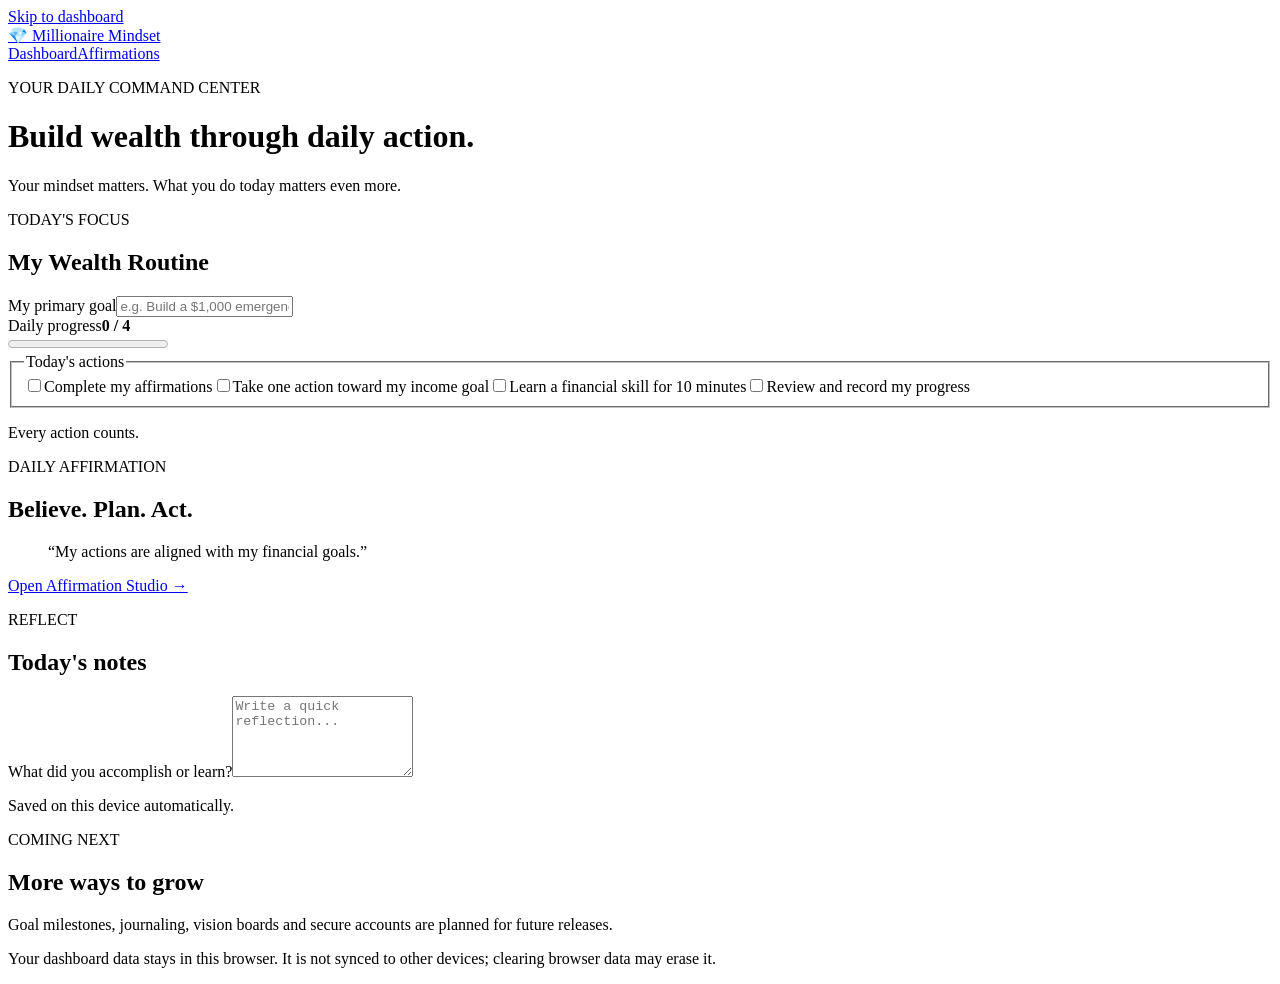
==== dashboard.html @ ca75e70d "Phase 2: add daily wealth dashboard (dashboard.html)" ====
<!DOCTYPE html>
<html lang="en"><head><meta charset="utf-8"><meta name="viewport" content="width=device-width,initial-scale=1"><meta name="theme-color" content="#0a0a0a"><meta name="description" content="Your Millionaire Mindset daily wealth routine and goals dashboard."><title>My Dashboard | Millionaire Mindset</title><link rel="stylesheet" href="dashboard.css"><script src="dashboard.js" defer></script></head>
<body><a class="skip" href="#main">Skip to dashboard</a>
<header class="site-header"><a href="dashboard.html" class="brand"><span aria-hidden="true">💎</span> Millionaire Mindset</a><nav aria-label="Main navigation"><a href="dashboard.html" aria-current="page">Dashboard</a><a href="index.html">Affirmations</a></nav></header>
<main id="main" class="shell"><div class="hero"><p class="eyebrow">YOUR DAILY COMMAND CENTER</p><h1>Build wealth through daily action.</h1><p>Your mindset matters. What you do today matters even more.</p></div>
<div class="layout"><section class="panel primary" aria-labelledby="routine-title"><div class="section-head"><div><p class="eyebrow">TODAY'S FOCUS</p><h2 id="routine-title">My Wealth Routine</h2></div><span id="today" class="muted"></span></div>
<label for="primaryGoal">My primary goal</label><input id="primaryGoal" type="text" maxlength="160" placeholder="e.g. Build a $1,000 emergency fund" autocomplete="off">
<div class="progress-row"><span>Daily progress</span><strong id="progressText">0 / 4</strong></div><progress id="dailyProgress" max="4" value="0">0 of 4 complete</progress>
<fieldset><legend>Today's actions</legend><label class="task"><input type="checkbox" data-task="affirmation"><span>Complete my affirmations</span></label><label class="task"><input type="checkbox" data-task="goal"><span>Take one action toward my income goal</span></label><label class="task"><input type="checkbox" data-task="learn"><span>Learn a financial skill for 10 minutes</span></label><label class="task"><input type="checkbox" data-task="review"><span>Review and record my progress</span></label></fieldset><p id="completionMessage" class="status" role="status" aria-live="polite">Every action counts.</p></section>
<aside class="side"><section class="panel"><p class="eyebrow">DAILY AFFIRMATION</p><h2>Believe. Plan. Act.</h2><blockquote>“My actions are aligned with my financial goals.”</blockquote><a class="gold-button" href="index.html">Open Affirmation Studio →</a></section>
<section class="panel"><p class="eyebrow">REFLECT</p><h2>Today's notes</h2><label for="notes">What did you accomplish or learn?</label><textarea id="notes" rows="5" maxlength="2000" placeholder="Write a quick reflection..."></textarea><p class="muted small">Saved on this device automatically.</p></section>
<section class="panel"><p class="eyebrow">COMING NEXT</p><h2>More ways to grow</h2><p class="muted">Goal milestones, journaling, vision boards and secure accounts are planned for future releases.</p></section></aside></div>
<p id="storageNotice" class="muted footer-note">Your dashboard data stays in this browser. It is not synced to other devices; clearing browser data may erase it.</p></main></body></html>
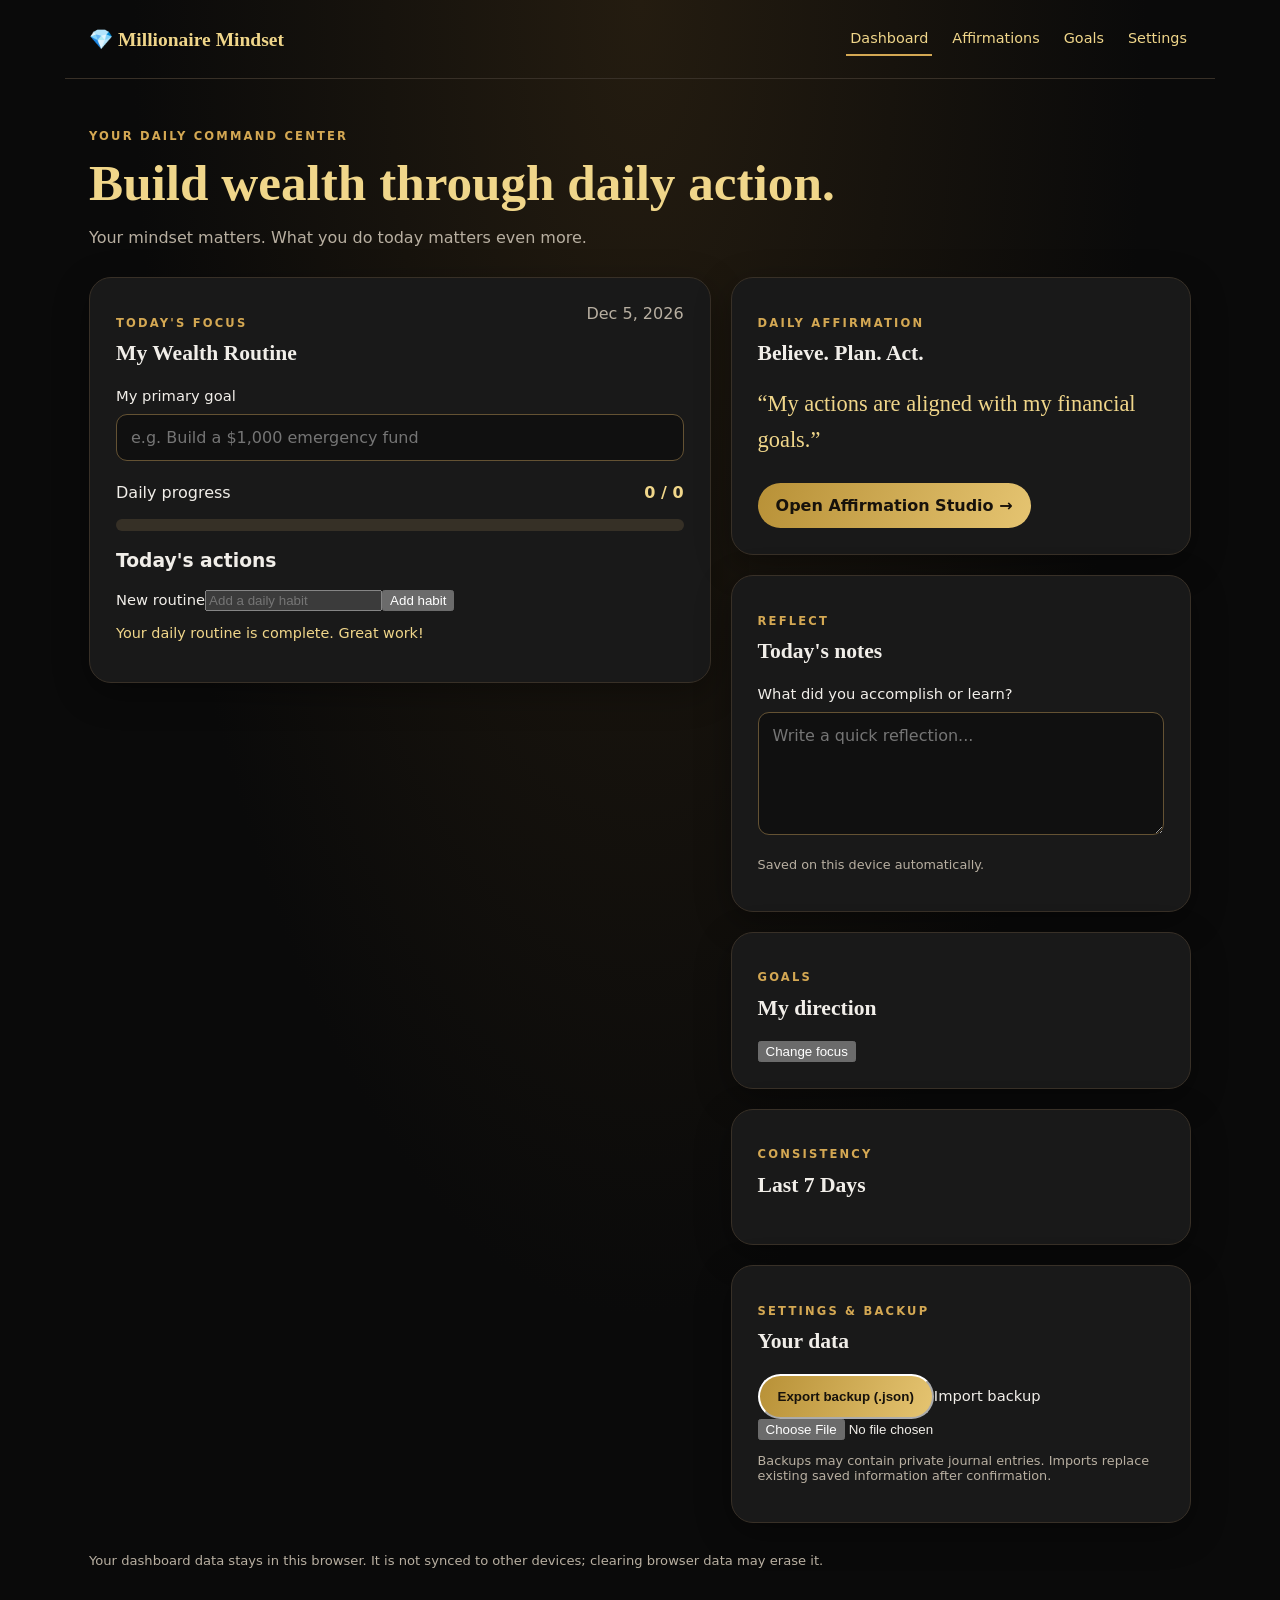
==== commit 70d3b982: "Phase 2: add onboarding, routines, history and backup controls" ====
--- a/dashboard.html
+++ b/dashboard.html
@@ -1,13 +1,13 @@
 <!DOCTYPE html>
 <html lang="en"><head><meta charset="utf-8"><meta name="viewport" content="width=device-width,initial-scale=1"><meta name="theme-color" content="#0a0a0a"><meta name="description" content="Your Millionaire Mindset daily wealth routine and goals dashboard."><title>My Dashboard | Millionaire Mindset</title><link rel="stylesheet" href="dashboard.css"><script src="dashboard.js" defer></script></head>
 <body><a class="skip" href="#main">Skip to dashboard</a>
-<header class="site-header"><a href="dashboard.html" class="brand"><span aria-hidden="true">💎</span> Millionaire Mindset</a><nav aria-label="Main navigation"><a href="dashboard.html" aria-current="page">Dashboard</a><a href="index.html">Affirmations</a></nav></header>
+<header class="site-header"><a href="dashboard.html" class="brand"><span aria-hidden="true">💎</span> Millionaire Mindset</a><nav aria-label="Main navigation"><a href="dashboard.html" aria-current="page">Dashboard</a><a href="index.html">Affirmations</a><a href="#goals">Goals</a><a href="#settings">Settings</a></nav></header>
 <main id="main" class="shell"><div class="hero"><p class="eyebrow">YOUR DAILY COMMAND CENTER</p><h1>Build wealth through daily action.</h1><p>Your mindset matters. What you do today matters even more.</p></div>
-<div class="layout"><section class="panel primary" aria-labelledby="routine-title"><div class="section-head"><div><p class="eyebrow">TODAY'S FOCUS</p><h2 id="routine-title">My Wealth Routine</h2></div><span id="today" class="muted"></span></div>
+<section id="onboarding" class="panel onboarding" hidden><p class="eyebrow">WELCOME</p><h2>Choose your focus</h2><label for="focus">My primary focus</label><select id="focus"><option>Financial Independence</option><option>Entrepreneurship</option><option>Confidence</option><option>Career Growth</option><option>Personal Growth</option></select><button type="button" id="finishOnboarding" class="gold-button">Save and start</button></section><div class="layout"><section class="panel primary" aria-labelledby="routine-title"><div class="section-head"><div><p class="eyebrow">TODAY'S FOCUS</p><h2 id="routine-title">My Wealth Routine</h2></div><span id="today" class="muted"></span></div>
 <label for="primaryGoal">My primary goal</label><input id="primaryGoal" type="text" maxlength="160" placeholder="e.g. Build a $1,000 emergency fund" autocomplete="off">
 <div class="progress-row"><span>Daily progress</span><strong id="progressText">0 / 4</strong></div><progress id="dailyProgress" max="4" value="0">0 of 4 complete</progress>
-<fieldset><legend>Today's actions</legend><label class="task"><input type="checkbox" data-task="affirmation"><span>Complete my affirmations</span></label><label class="task"><input type="checkbox" data-task="goal"><span>Take one action toward my income goal</span></label><label class="task"><input type="checkbox" data-task="learn"><span>Learn a financial skill for 10 minutes</span></label><label class="task"><input type="checkbox" data-task="review"><span>Review and record my progress</span></label></fieldset><p id="completionMessage" class="status" role="status" aria-live="polite">Every action counts.</p></section>
+<section id="habits"><h3>Today's actions</h3><div id="routineList"></div><form id="newRoutineForm" class="inline-form"><label class="sr-only" for="newRoutine">New routine</label><input id="newRoutine" maxlength="100" placeholder="Add a daily habit" required><button type="submit">Add habit</button></form></section><p id="completionMessage" class="status" role="status" aria-live="polite">Every action counts.</p></section>
 <aside class="side"><section class="panel"><p class="eyebrow">DAILY AFFIRMATION</p><h2>Believe. Plan. Act.</h2><blockquote>“My actions are aligned with my financial goals.”</blockquote><a class="gold-button" href="index.html">Open Affirmation Studio →</a></section>
 <section class="panel"><p class="eyebrow">REFLECT</p><h2>Today's notes</h2><label for="notes">What did you accomplish or learn?</label><textarea id="notes" rows="5" maxlength="2000" placeholder="Write a quick reflection..."></textarea><p class="muted small">Saved on this device automatically.</p></section>
-<section class="panel"><p class="eyebrow">COMING NEXT</p><h2>More ways to grow</h2><p class="muted">Goal milestones, journaling, vision boards and secure accounts are planned for future releases.</p></section></aside></div>
+<section class="panel" id="goals"><p class="eyebrow">GOALS</p><h2>My direction</h2><p id="focusDisplay" class="muted"></p><button type="button" id="editFocus" class="secondary-button">Change focus</button></section><section class="panel"><p class="eyebrow">CONSISTENCY</p><h2>Last 7 Days</h2><div id="history" class="history"></div><p id="historyText" class="muted small"></p></section><section class="panel" id="settings"><p class="eyebrow">SETTINGS & BACKUP</p><h2>Your data</h2><button type="button" id="exportData" class="gold-button">Export backup (.json)</button><label class="file-label" for="importData">Import backup</label><input id="importData" type="file" accept=".json,application/json"><p id="backupStatus" role="status" aria-live="polite" class="muted small"></p><p class="muted small">Backups may contain private journal entries. Imports replace existing saved information after confirmation.</p></section></aside></div>
 <p id="storageNotice" class="muted footer-note">Your dashboard data stays in this browser. It is not synced to other devices; clearing browser data may erase it.</p></main></body></html>
--- a/dashboard.css
+++ b/dashboard.css
@@ -0,0 +1 @@
+:root{color-scheme:dark;--bg:#0a0a0a;--surface:#191919;--line:#383027;--gold:#d4a853;--goldlight:#f0d68a;--text:#f1eee9;--muted:#b8afa1}*{box-sizing:border-box}body{margin:0;background:radial-gradient(ellipse at 50% 0%,#241c10 0%,#0a0a0a 56%);color:var(--text);font-family:system-ui,-apple-system,Segoe UI,sans-serif;min-height:100vh}a{color:var(--goldlight)}.skip{position:absolute;top:-100px;left:8px;background:var(--gold);padding:10px;color:#111;z-index:10}.skip:focus{top:8px}.site-header{max-width:1150px;margin:auto;padding:22px 24px;display:flex;justify-content:space-between;align-items:center;gap:14px;border-bottom:1px solid var(--line)}.brand{text-decoration:none;font-weight:750;font-family:Georgia,serif;font-size:1.22rem;color:var(--goldlight)}nav{display:flex;gap:16px;flex-wrap:wrap}nav a{text-decoration:none;padding:8px 4px;font-size:.9rem}nav a[aria-current]{border-bottom:2px solid var(--gold)}.shell{max-width:1150px;margin:auto;padding:38px 24px 80px}.hero{margin-bottom:30px}.hero h1{font-family:Georgia,serif;font-size:clamp(2rem,4vw,3.2rem);margin:9px 0 14px;color:var(--goldlight);line-height:1.14}.hero p:not(.eyebrow){color:var(--muted)}.eyebrow{font-size:.72rem;letter-spacing:.19em;color:var(--gold);font-weight:800}.layout{display:grid;grid-template-columns:minmax(0,1.35fr) minmax(280px,1fr);gap:20px;align-items:start}.side{display:grid;gap:20px}.panel{border:1px solid var(--line);border-radius:22px;background:var(--surface);padding:26px;box-shadow:0 10px 36px #0005}h2{font-size:1.35rem;margin:8px 0 20px;font-family:Georgia,serif}.section-head{display:flex;justify-content:space-between;align-items:start;gap:12px}.muted{color:var(--muted)}.small{font-size:.8rem}.footer-note{font-size:.82rem;margin-top:30px}input[type=text],textarea{display:block;background:#101010;border:1px solid #645233;border-radius:11px;color:var(--text);padding:13px 14px;width:100%;font:inherit;margin:9px 0 22px}textarea{resize:vertical}label{font-size:.92rem}input:focus-visible,textarea:focus-visible,a:focus-visible{outline:3px solid var(--goldlight);outline-offset:3px}.progress-row{display:flex;justify-content:space-between;align-items:center;margin-bottom:10px}.progress-row strong{color:var(--goldlight)}progress{appearance:none;width:100%;height:12px;border-radius:20px;overflow:hidden;background:#363026}progress::-webkit-progress-bar{background:#363026}progress::-webkit-progress-value{background:var(--gold)}progress::-moz-progress-bar{background:var(--gold)}fieldset{border:0;padding:0;margin:24px 0}legend{font-weight:700;margin-bottom:16px}.task{display:flex;align-items:center;gap:12px;border:1px solid var(--line);border-radius:11px;padding:14px;margin:10px 0;cursor:pointer;min-height:52px}.task input{width:20px;height:20px;accent-color:var(--gold);flex-shrink:0}.task:has(input:checked){background:#2a2317}.status{color:var(--goldlight);font-size:.9rem}blockquote{margin:12px 0 25px;line-height:1.6;color:var(--goldlight);font-family:Georgia,serif;font-size:1.4rem}.gold-button{display:inline-block;background:linear-gradient(110deg,#b89137,#e5c471);border-radius:999px;color:#17120b;padding:13px 18px;text-decoration:none;font-weight:750}@media(max-width:740px){.layout{grid-template-columns:1fr}.site-header{padding:18px 15px}.brand{font-size:1rem}.shell{padding:26px 14px 64px}.panel{padding:22px}.hero{margin-bottom:22px}}@media(prefers-reduced-motion:reduce){*,*::before,*::after{scroll-behavior:auto!important;animation:none!important;transition:none!important}}
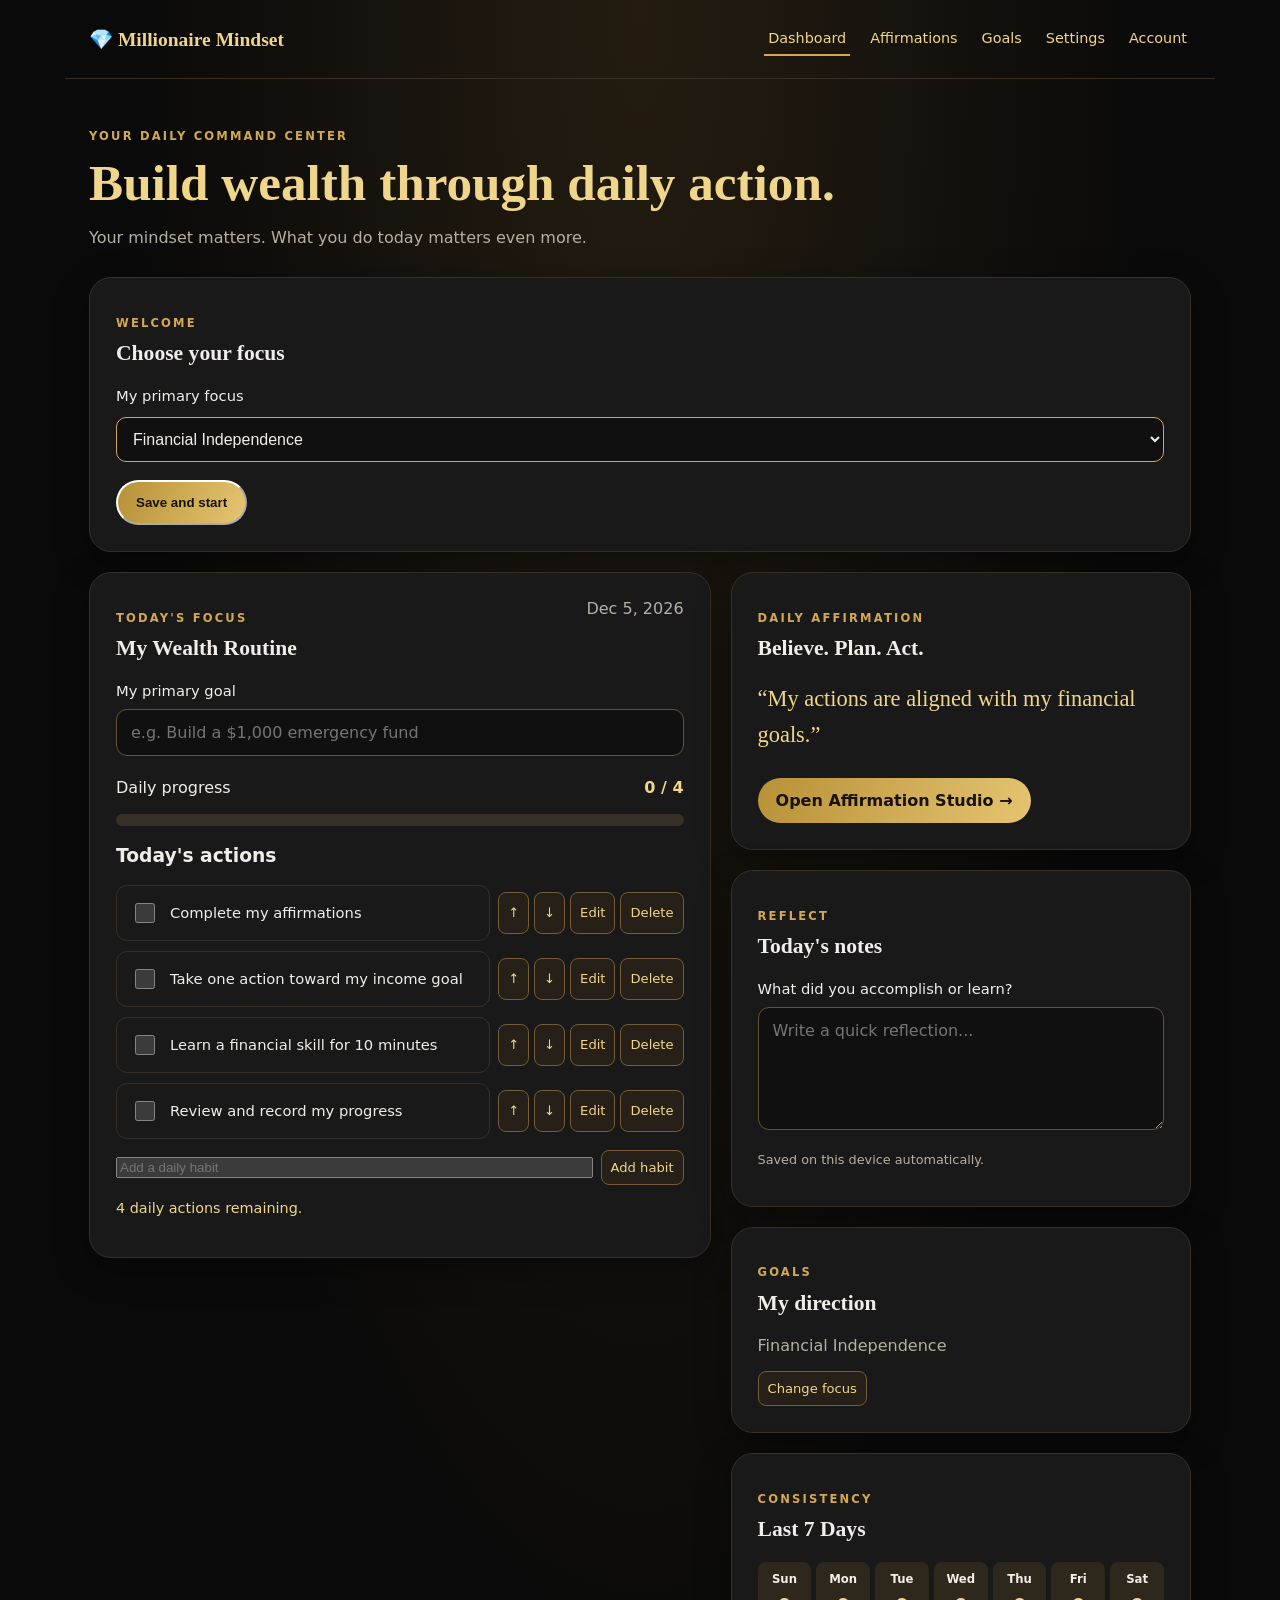
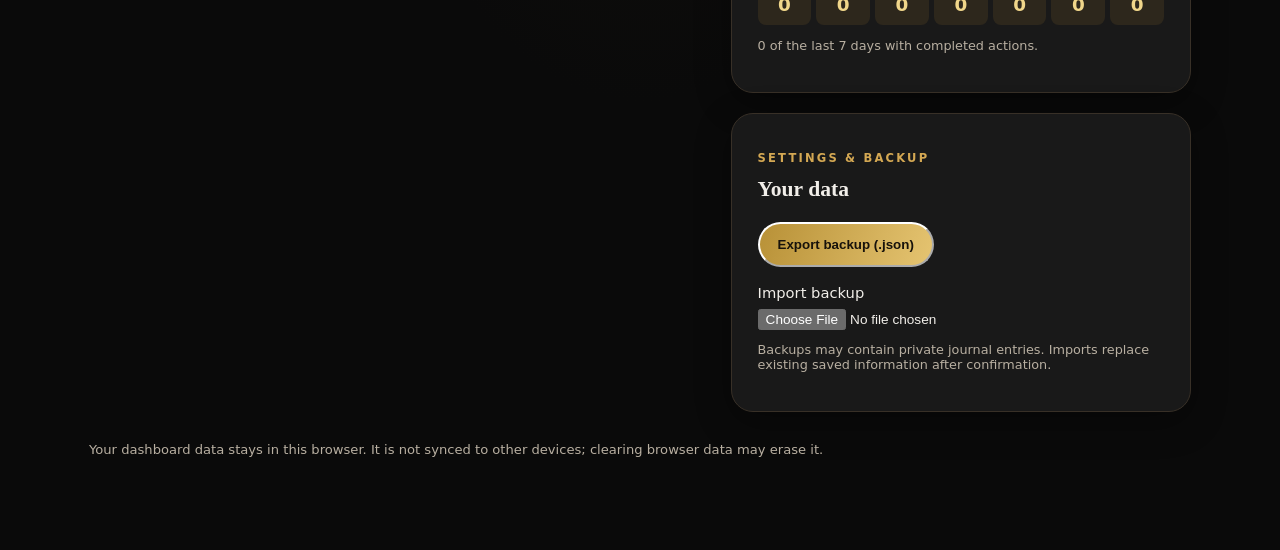
==== commit 1a60bc4a: "Phase 4: add account navigation" ====
--- a/dashboard.html
+++ b/dashboard.html
@@ -1,7 +1,7 @@
 <!DOCTYPE html>
 <html lang="en"><head><meta charset="utf-8"><meta name="viewport" content="width=device-width,initial-scale=1"><meta name="theme-color" content="#0a0a0a"><meta name="description" content="Your Millionaire Mindset daily wealth routine and goals dashboard."><title>My Dashboard | Millionaire Mindset</title><link rel="stylesheet" href="dashboard.css"><script src="dashboard.js" defer></script></head>
 <body><a class="skip" href="#main">Skip to dashboard</a>
-<header class="site-header"><a href="dashboard.html" class="brand"><span aria-hidden="true">💎</span> Millionaire Mindset</a><nav aria-label="Main navigation"><a href="dashboard.html" aria-current="page">Dashboard</a><a href="index.html">Affirmations</a><a href="#goals">Goals</a><a href="#settings">Settings</a></nav></header>
+<header class="site-header"><a href="dashboard.html" class="brand"><span aria-hidden="true">💎</span> Millionaire Mindset</a><nav aria-label="Main navigation"><a href="dashboard.html" aria-current="page">Dashboard</a><a href="index.html">Affirmations</a><a href="#goals">Goals</a><a href="#settings">Settings</a><a href="account.html">Account</a></nav></header>
 <main id="main" class="shell"><div class="hero"><p class="eyebrow">YOUR DAILY COMMAND CENTER</p><h1>Build wealth through daily action.</h1><p>Your mindset matters. What you do today matters even more.</p></div>
 <section id="onboarding" class="panel onboarding" hidden><p class="eyebrow">WELCOME</p><h2>Choose your focus</h2><label for="focus">My primary focus</label><select id="focus"><option>Financial Independence</option><option>Entrepreneurship</option><option>Confidence</option><option>Career Growth</option><option>Personal Growth</option></select><button type="button" id="finishOnboarding" class="gold-button">Save and start</button></section><div class="layout"><section class="panel primary" aria-labelledby="routine-title"><div class="section-head"><div><p class="eyebrow">TODAY'S FOCUS</p><h2 id="routine-title">My Wealth Routine</h2></div><span id="today" class="muted"></span></div>
 <label for="primaryGoal">My primary goal</label><input id="primaryGoal" type="text" maxlength="160" placeholder="e.g. Build a $1,000 emergency fund" autocomplete="off">
--- a/dashboard.css
+++ b/dashboard.css
@@ -1 +1,3 @@
-:root{color-scheme:dark;--bg:#0a0a0a;--surface:#191919;--line:#383027;--gold:#d4a853;--goldlight:#f0d68a;--text:#f1eee9;--muted:#b8afa1}*{box-sizing:border-box}body{margin:0;background:radial-gradient(ellipse at 50% 0%,#241c10 0%,#0a0a0a 56%);color:var(--text);font-family:system-ui,-apple-system,Segoe UI,sans-serif;min-height:100vh}a{color:var(--goldlight)}.skip{position:absolute;top:-100px;left:8px;background:var(--gold);padding:10px;color:#111;z-index:10}.skip:focus{top:8px}.site-header{max-width:1150px;margin:auto;padding:22px 24px;display:flex;justify-content:space-between;align-items:center;gap:14px;border-bottom:1px solid var(--line)}.brand{text-decoration:none;font-weight:750;font-family:Georgia,serif;font-size:1.22rem;color:var(--goldlight)}nav{display:flex;gap:16px;flex-wrap:wrap}nav a{text-decoration:none;padding:8px 4px;font-size:.9rem}nav a[aria-current]{border-bottom:2px solid var(--gold)}.shell{max-width:1150px;margin:auto;padding:38px 24px 80px}.hero{margin-bottom:30px}.hero h1{font-family:Georgia,serif;font-size:clamp(2rem,4vw,3.2rem);margin:9px 0 14px;color:var(--goldlight);line-height:1.14}.hero p:not(.eyebrow){color:var(--muted)}.eyebrow{font-size:.72rem;letter-spacing:.19em;color:var(--gold);font-weight:800}.layout{display:grid;grid-template-columns:minmax(0,1.35fr) minmax(280px,1fr);gap:20px;align-items:start}.side{display:grid;gap:20px}.panel{border:1px solid var(--line);border-radius:22px;background:var(--surface);padding:26px;box-shadow:0 10px 36px #0005}h2{font-size:1.35rem;margin:8px 0 20px;font-family:Georgia,serif}.section-head{display:flex;justify-content:space-between;align-items:start;gap:12px}.muted{color:var(--muted)}.small{font-size:.8rem}.footer-note{font-size:.82rem;margin-top:30px}input[type=text],textarea{display:block;background:#101010;border:1px solid #645233;border-radius:11px;color:var(--text);padding:13px 14px;width:100%;font:inherit;margin:9px 0 22px}textarea{resize:vertical}label{font-size:.92rem}input:focus-visible,textarea:focus-visible,a:focus-visible{outline:3px solid var(--goldlight);outline-offset:3px}.progress-row{display:flex;justify-content:space-between;align-items:center;margin-bottom:10px}.progress-row strong{color:var(--goldlight)}progress{appearance:none;width:100%;height:12px;border-radius:20px;overflow:hidden;background:#363026}progress::-webkit-progress-bar{background:#363026}progress::-webkit-progress-value{background:var(--gold)}progress::-moz-progress-bar{background:var(--gold)}fieldset{border:0;padding:0;margin:24px 0}legend{font-weight:700;margin-bottom:16px}.task{display:flex;align-items:center;gap:12px;border:1px solid var(--line);border-radius:11px;padding:14px;margin:10px 0;cursor:pointer;min-height:52px}.task input{width:20px;height:20px;accent-color:var(--gold);flex-shrink:0}.task:has(input:checked){background:#2a2317}.status{color:var(--goldlight);font-size:.9rem}blockquote{margin:12px 0 25px;line-height:1.6;color:var(--goldlight);font-family:Georgia,serif;font-size:1.4rem}.gold-button{display:inline-block;background:linear-gradient(110deg,#b89137,#e5c471);border-radius:999px;color:#17120b;padding:13px 18px;text-decoration:none;font-weight:750}@media(max-width:740px){.layout{grid-template-columns:1fr}.site-header{padding:18px 15px}.brand{font-size:1rem}.shell{padding:26px 14px 64px}.panel{padding:22px}.hero{margin-bottom:22px}}@media(prefers-reduced-motion:reduce){*,*::before,*::after{scroll-behavior:auto!important;animation:none!important;transition:none!important}}+:root{color-scheme:dark;--bg:#0a0a0a;--surface:#191919;--line:#383027;--gold:#d4a853;--goldlight:#f0d68a;--text:#f1eee9;--muted:#b8afa1}*{box-sizing:border-box}body{margin:0;background:radial-gradient(ellipse at 50% 0%,#241c10 0%,#0a0a0a 56%);color:var(--text);font-family:system-ui,-apple-system,Segoe UI,sans-serif;min-height:100vh}a{color:var(--goldlight)}.skip{position:absolute;top:-100px;left:8px;background:var(--gold);padding:10px;color:#111;z-index:10}.skip:focus{top:8px}.site-header{max-width:1150px;margin:auto;padding:22px 24px;display:flex;justify-content:space-between;align-items:center;gap:14px;border-bottom:1px solid var(--line)}.brand{text-decoration:none;font-weight:750;font-family:Georgia,serif;font-size:1.22rem;color:var(--goldlight)}nav{display:flex;gap:16px;flex-wrap:wrap}nav a{text-decoration:none;padding:8px 4px;font-size:.9rem}nav a[aria-current]{border-bottom:2px solid var(--gold)}.shell{max-width:1150px;margin:auto;padding:38px 24px 80px}.hero{margin-bottom:30px}.hero h1{font-family:Georgia,serif;font-size:clamp(2rem,4vw,3.2rem);margin:9px 0 14px;color:var(--goldlight);line-height:1.14}.hero p:not(.eyebrow){color:var(--muted)}.eyebrow{font-size:.72rem;letter-spacing:.19em;color:var(--gold);font-weight:800}.layout{display:grid;grid-template-columns:minmax(0,1.35fr) minmax(280px,1fr);gap:20px;align-items:start}.side{display:grid;gap:20px}.panel{border:1px solid var(--line);border-radius:22px;background:var(--surface);padding:26px;box-shadow:0 10px 36px #0005}h2{font-size:1.35rem;margin:8px 0 20px;font-family:Georgia,serif}.section-head{display:flex;justify-content:space-between;align-items:start;gap:12px}.muted{color:var(--muted)}.small{font-size:.8rem}.footer-note{font-size:.82rem;margin-top:30px}input[type=text],textarea{display:block;background:#101010;border:1px solid #645233;border-radius:11px;color:var(--text);padding:13px 14px;width:100%;font:inherit;margin:9px 0 22px}textarea{resize:vertical}label{font-size:.92rem}input:focus-visible,textarea:focus-visible,a:focus-visible{outline:3px solid var(--goldlight);outline-offset:3px}.progress-row{display:flex;justify-content:space-between;align-items:center;margin-bottom:10px}.progress-row strong{color:var(--goldlight)}progress{appearance:none;width:100%;height:12px;border-radius:20px;overflow:hidden;background:#363026}progress::-webkit-progress-bar{background:#363026}progress::-webkit-progress-value{background:var(--gold)}progress::-moz-progress-bar{background:var(--gold)}fieldset{border:0;padding:0;margin:24px 0}legend{font-weight:700;margin-bottom:16px}.task{display:flex;align-items:center;gap:12px;border:1px solid var(--line);border-radius:11px;padding:14px;margin:10px 0;cursor:pointer;min-height:52px}.task input{width:20px;height:20px;accent-color:var(--gold);flex-shrink:0}.task:has(input:checked){background:#2a2317}.status{color:var(--goldlight);font-size:.9rem}blockquote{margin:12px 0 25px;line-height:1.6;color:var(--goldlight);font-family:Georgia,serif;font-size:1.4rem}.gold-button{display:inline-block;background:linear-gradient(110deg,#b89137,#e5c471);border-radius:999px;color:#17120b;padding:13px 18px;text-decoration:none;font-weight:750}@media(max-width:740px){.layout{grid-template-columns:1fr}.site-header{padding:18px 15px}.brand{font-size:1rem}.shell{padding:26px 14px 64px}.panel{padding:22px}.hero{margin-bottom:22px}}@media(prefers-reduced-motion:reduce){*,*::before,*::after{scroll-behavior:auto!important;animation:none!important;transition:none!important}}
+/* Phase 2 experience additions */
+[hidden]{display:none!important}.onboarding{margin-bottom:20px}.onboarding select{display:block;width:100%;margin:12px 0 18px;background:#101010;color:var(--text);border:1px solid var(--gold);padding:12px;border-radius:10px;font-size:16px}.routine-row{display:flex;align-items:center;gap:8px;flex-wrap:wrap;margin:10px 0}.routine-row .task{flex:1;margin:0;min-width:170px}.routine-actions{display:flex;gap:5px;flex-wrap:wrap}.mini,.inline-form button,.secondary-button{background:#262019;color:var(--goldlight);border:1px solid #745c35;border-radius:8px;padding:9px;cursor:pointer;font:inherit;font-size:.82rem}.mini{min-height:42px}.inline-form{display:flex;align-items:center;gap:8px;flex-wrap:wrap}.inline-form input{width:auto;flex:1;min-width:150px;margin:8px 0}.history{display:grid;grid-template-columns:repeat(7,minmax(0,1fr));gap:5px}.day{background:#2d271c;border-radius:8px;padding:10px 2px;text-align:center;display:grid;gap:8px;font-size:.73rem}.day span{color:var(--goldlight);font-weight:800;font-size:1.15rem}.file-label{display:block;margin:17px 0 8px}.sr-only{position:absolute;width:1px;height:1px;overflow:hidden;clip:rect(0,0,0,0)}button:focus-visible,select:focus-visible{outline:3px solid var(--goldlight);outline-offset:3px}#settings input[type=file]{max-width:100%;font-size:.85rem}html{scroll-behavior:smooth}@media(max-width:500px){.routine-row{display:block}.routine-actions{justify-content:flex-end;margin-top:7px}.site-header{flex-wrap:wrap}nav{width:100%;justify-content:space-between;gap:7px}nav a{font-size:.8rem}}
